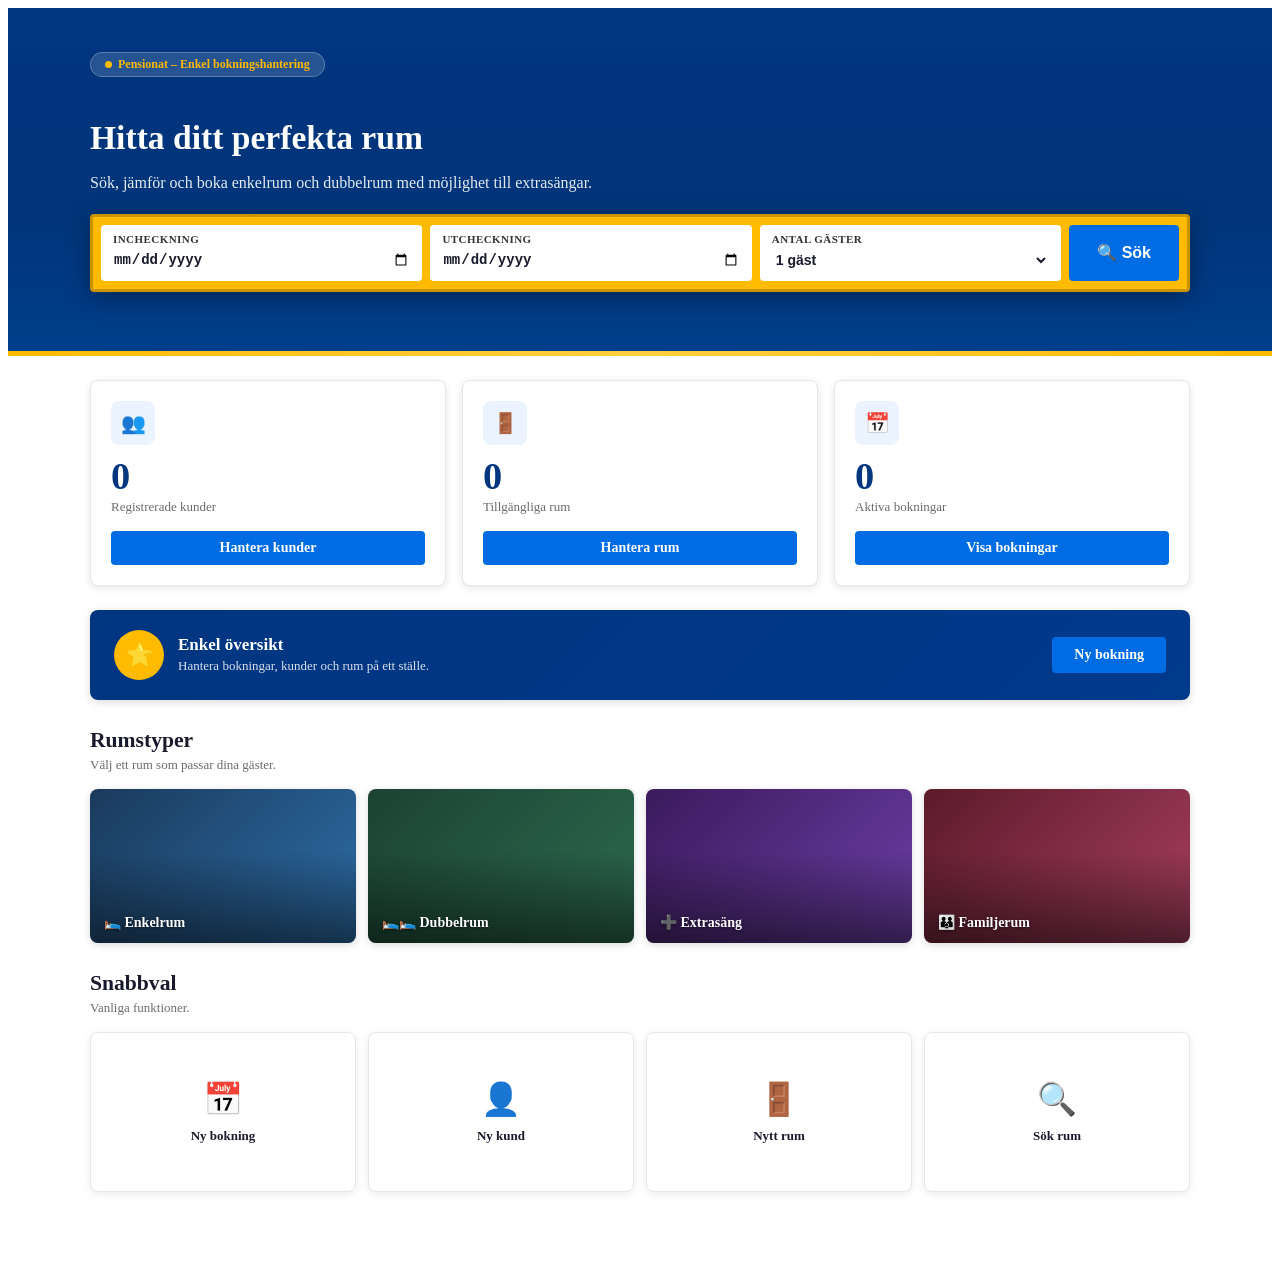
==== src/main/resources/templates/index.html @ e516f5fc "Initial commit: backend 1 and project setup" ====
<!DOCTYPE html>
<html lang="sv" xmlns:th="http://www.thymeleaf.org">
<head th:replace="~{fragments/layout :: head('Hem')}"><title>Pensionat</title></head>
<body>
<header th:replace="~{fragments/layout :: navbar}"></header>

<!-- ═══════════════════════════════════════════
     HERO
     ═══════════════════════════════════════════ -->
<section style="background:linear-gradient(180deg,#003580 0%,#00357a 60%,#003f8c 100%);
                padding:44px 0 64px; color:#fff; position:relative; overflow:hidden;">
    <!-- Yellow bottom accent line -->
    <div style="position:absolute;bottom:0;left:0;right:0;height:5px;
              background:linear-gradient(90deg,#febb02,#ffcf40,#febb02)"></div>

    <div class="container" style="max-width:1100px;margin:0 auto;padding:0 16px">
        <!-- Badge -->
        <div style="display:inline-flex;align-items:center;gap:6px;
                background:rgba(255,255,255,.15);border:1px solid rgba(255,255,255,.25);
                border-radius:20px;padding:4px 14px;font-size:12px;font-weight:700;
                color:#febb02;margin-bottom:14px;">
            <span style="width:7px;height:7px;background:#febb02;border-radius:50%;display:inline-block"></span>
            Pensionat &ndash; Enkel bokningshantering
        </div>

        <h1 style="font-size:2.1rem;font-weight:800;line-height:1.15;margin-bottom:8px;color:#fff">
            Hitta ditt perfekta rum
        </h1>
        <p style="font-size:1rem;opacity:.9;max-width:540px;margin-bottom:0;color:#fff">
            Sök, jämför och boka enkelrum och dubbelrum med möjlighet till extrasängar.
        </p>

        <!-- Search strip -->
        <form method="get" th:action="@{/bookings/search}" style="margin-top:22px">
            <div style="background:#febb02;border-radius:4px;border:3px solid #c89501;
                  padding:8px;display:flex;gap:8px;align-items:stretch;flex-wrap:wrap;
                  box-shadow:0 6px 24px rgba(0,0,0,.35)">

                <div style="background:#fff;border-radius:4px;padding:8px 12px;min-width:160px;
                    flex:1 1 160px;display:flex;flex-direction:column;gap:2px">
                    <label style="font-size:11px;font-weight:800;color:#333;
                        text-transform:uppercase;letter-spacing:.04em;margin:0">
                        Incheckning
                    </label>
                    <input type="date" name="preCheckIn"
                           style="border:none;font-size:14px;font-weight:700;color:#1a1a2e;
                        height:26px;padding:0;background:transparent;outline:none;width:100%">
                </div>

                <div style="background:#fff;border-radius:4px;padding:8px 12px;min-width:160px;
                    flex:1 1 160px;display:flex;flex-direction:column;gap:2px">
                    <label style="font-size:11px;font-weight:800;color:#333;
                        text-transform:uppercase;letter-spacing:.04em;margin:0">
                        Utcheckning
                    </label>
                    <input type="date" name="preCheckOut"
                           style="border:none;font-size:14px;font-weight:700;color:#1a1a2e;
                        height:26px;padding:0;background:transparent;outline:none;width:100%">
                </div>

                <div style="background:#fff;border-radius:4px;padding:8px 12px;min-width:140px;
                    flex:1 1 140px;display:flex;flex-direction:column;gap:2px">
                    <label style="font-size:11px;font-weight:800;color:#333;
                        text-transform:uppercase;letter-spacing:.04em;margin:0">
                        Antal gäster
                    </label>
                    <select name="preGuests"
                            style="border:none;font-size:14px;font-weight:700;color:#1a1a2e;
                         height:26px;padding:0;background:transparent;outline:none;width:100%">
                        <option value="1">1 gäst</option>
                        <option value="2">2 gäster</option>
                        <option value="3">3 gäster</option>
                        <option value="4">4 gäster</option>
                    </select>
                </div>

                <button type="submit"
                        style="background:#006ce4;color:#fff;font-weight:800;font-size:16px;
                       border:none;min-height:52px;padding:0 28px;border-radius:4px;
                       white-space:nowrap;cursor:pointer;flex-shrink:0">
                    &#128269; Sök
                </button>
            </div>
        </form>
    </div>
</section>

<!-- ═══════════════════════════════════════════
     MAIN CONTENT
     ═══════════════════════════════════════════ -->
<main style="max-width:1100px;margin:0 auto;padding:24px 16px 48px">

    <!-- Stat cards -->
    <div style="display:grid;grid-template-columns:repeat(3,1fr);gap:16px;margin-bottom:24px">

        <div style="background:#fff;border:1px solid #e7e7e7;border-radius:8px;
                padding:20px;box-shadow:0 2px 8px rgba(0,0,0,.1)">
            <div style="width:44px;height:44px;background:#ebf3ff;border-radius:8px;
                  display:flex;align-items:center;justify-content:center;
                  font-size:20px;margin-bottom:12px">&#128101;
            </div>
            <div style="font-size:2.4rem;font-weight:800;color:#003580;line-height:1;margin-bottom:4px"
                 th:text="${customerCount}">0
            </div>
            <div style="font-size:13px;color:#6b6b6b;margin-bottom:16px">Registrerade kunder</div>
            <a th:href="@{/customers}"
               style="display:block;background:#006ce4;color:#fff;text-align:center;
                font-weight:700;padding:9px 16px;border-radius:4px;text-decoration:none;
                font-size:14px">
                Hantera kunder
            </a>
        </div>

        <div style="background:#fff;border:1px solid #e7e7e7;border-radius:8px;
                padding:20px;box-shadow:0 2px 8px rgba(0,0,0,.1)">
            <div style="width:44px;height:44px;background:#ebf3ff;border-radius:8px;
                  display:flex;align-items:center;justify-content:center;
                  font-size:20px;margin-bottom:12px">&#128682;
            </div>
            <div style="font-size:2.4rem;font-weight:800;color:#003580;line-height:1;margin-bottom:4px"
                 th:text="${roomCount}">0
            </div>
            <div style="font-size:13px;color:#6b6b6b;margin-bottom:16px">Tillgängliga rum</div>
            <a th:href="@{/rooms}"
               style="display:block;background:#006ce4;color:#fff;text-align:center;
                font-weight:700;padding:9px 16px;border-radius:4px;text-decoration:none;
                font-size:14px">
                Hantera rum
            </a>
        </div>

        <div style="background:#fff;border:1px solid #e7e7e7;border-radius:8px;
                padding:20px;box-shadow:0 2px 8px rgba(0,0,0,.1)">
            <div style="width:44px;height:44px;background:#ebf3ff;border-radius:8px;
                  display:flex;align-items:center;justify-content:center;
                  font-size:20px;margin-bottom:12px">&#128197;
            </div>
            <div style="font-size:2.4rem;font-weight:800;color:#003580;line-height:1;margin-bottom:4px"
                 th:text="${bookingCount}">0
            </div>
            <div style="font-size:13px;color:#6b6b6b;margin-bottom:16px">Aktiva bokningar</div>
            <a th:href="@{/bookings}"
               style="display:block;background:#006ce4;color:#fff;text-align:center;
                font-weight:700;padding:9px 16px;border-radius:4px;text-decoration:none;
                font-size:14px">
                Visa bokningar
            </a>
        </div>
    </div>

    <!-- Promo banner -->
    <div style="background:linear-gradient(135deg,#003580 0%,#003a8c 100%);
              border-radius:8px;padding:20px 24px;color:#fff;
              display:flex;align-items:center;justify-content:space-between;
              gap:16px;margin-bottom:28px;box-shadow:0 2px 8px rgba(0,0,0,.15);
              flex-wrap:wrap">
        <div style="display:flex;align-items:center;gap:14px">
            <div style="width:50px;height:50px;background:#febb02;border-radius:50%;
                  display:flex;align-items:center;justify-content:center;
                  font-size:22px;flex-shrink:0">&#11088;
            </div>
            <div>
                <div style="font-size:17px;font-weight:800;margin-bottom:3px">Enkel översikt</div>
                <div style="font-size:13px;opacity:.85">Hantera bokningar, kunder och rum på ett ställe.</div>
            </div>
        </div>
        <a th:href="@{/bookings/new}"
           style="background:#006ce4;color:#fff;border:none;border-radius:4px;
              font-weight:700;padding:10px 22px;text-decoration:none;
              white-space:nowrap;font-size:14px;display:inline-block">
            Ny bokning
        </a>
    </div>

    <!-- Room types -->
    <div style="margin-bottom:28px">
        <div style="font-size:1.35rem;font-weight:800;color:#1a1a2e;margin-bottom:4px">Rumstyper</div>
        <div style="font-size:13px;color:#6b6b6b;margin-bottom:16px">Välj ett rum som passar dina gäster.</div>

        <div style="display:grid;grid-template-columns:repeat(4,1fr);gap:12px">

            <a th:href="@{/bookings/search}" style="text-decoration:none;display:block">
                <div style="background:linear-gradient(135deg,#1a3a5c 0%,#2d6ea8 100%);
                    border-radius:8px;height:130px;display:flex;align-items:flex-end;
                    padding:12px 14px;box-shadow:0 2px 8px rgba(0,0,0,.15);
                    transition:transform .2s;cursor:pointer;overflow:hidden;position:relative">
                    <div style="position:absolute;inset:0;background:linear-gradient(180deg,transparent 40%,rgba(0,0,0,.55) 100%)"></div>
                    <span style="position:relative;z-index:1;color:#fff;font-weight:800;
                       font-size:14px;text-shadow:0 1px 3px rgba(0,0,0,.5)">
            &#128716; Enkelrum
          </span>
                </div>
            </a>

            <a th:href="@{/bookings/search}" style="text-decoration:none;display:block">
                <div style="background:linear-gradient(135deg,#1b4332 0%,#2d6a4f 100%);
                    border-radius:8px;height:130px;display:flex;align-items:flex-end;
                    padding:12px 14px;box-shadow:0 2px 8px rgba(0,0,0,.15);
                    transition:transform .2s;cursor:pointer;overflow:hidden;position:relative">
                    <div style="position:absolute;inset:0;background:linear-gradient(180deg,transparent 40%,rgba(0,0,0,.55) 100%)"></div>
                    <span style="position:relative;z-index:1;color:#fff;font-weight:800;
                       font-size:14px;text-shadow:0 1px 3px rgba(0,0,0,.5)">
            &#128716;&#128716; Dubbelrum
          </span>
                </div>
            </a>

            <a th:href="@{/bookings/search}" style="text-decoration:none;display:block">
                <div style="background:linear-gradient(135deg,#3b1a5c 0%,#6d3fa8 100%);
                    border-radius:8px;height:130px;display:flex;align-items:flex-end;
                    padding:12px 14px;box-shadow:0 2px 8px rgba(0,0,0,.15);
                    transition:transform .2s;cursor:pointer;overflow:hidden;position:relative">
                    <div style="position:absolute;inset:0;background:linear-gradient(180deg,transparent 40%,rgba(0,0,0,.55) 100%)"></div>
                    <span style="position:relative;z-index:1;color:#fff;font-weight:800;
                       font-size:14px;text-shadow:0 1px 3px rgba(0,0,0,.5)">
            &#10133; Extrasäng
          </span>
                </div>
            </a>

            <a th:href="@{/bookings/search}" style="text-decoration:none;display:block">
                <div style="background:linear-gradient(135deg,#5c1a2a 0%,#a83f60 100%);
                    border-radius:8px;height:130px;display:flex;align-items:flex-end;
                    padding:12px 14px;box-shadow:0 2px 8px rgba(0,0,0,.15);
                    transition:transform .2s;cursor:pointer;overflow:hidden;position:relative">
                    <div style="position:absolute;inset:0;background:linear-gradient(180deg,transparent 40%,rgba(0,0,0,.55) 100%)"></div>
                    <span style="position:relative;z-index:1;color:#fff;font-weight:800;
                       font-size:14px;text-shadow:0 1px 3px rgba(0,0,0,.5)">
            &#128106; Familjerum
          </span>
                </div>
            </a>

        </div>
    </div>

    <!-- Quick actions -->
    <div style="margin-bottom:28px">
        <div style="font-size:1.35rem;font-weight:800;color:#1a1a2e;margin-bottom:4px">Snabbval</div>
        <div style="font-size:13px;color:#6b6b6b;margin-bottom:16px">Vanliga funktioner.</div>

        <div style="display:grid;grid-template-columns:repeat(4,1fr);gap:12px">

            <a th:href="@{/bookings/new}"
               style="background:#fff;border:1px solid #e7e7e7;border-radius:8px;
                padding:24px 16px;display:flex;flex-direction:column;align-items:center;
                justify-content:center;gap:10px;text-decoration:none;color:#1a1a2e;
                box-shadow:0 2px 8px rgba(0,0,0,.08);min-height:110px;
                transition:box-shadow .2s,transform .2s;text-align:center">
                <span style="font-size:2rem">&#128197;</span>
                <span style="font-weight:700;font-size:13px">Ny bokning</span>
            </a>

            <a th:href="@{/customers/new}"
               style="background:#fff;border:1px solid #e7e7e7;border-radius:8px;
                padding:24px 16px;display:flex;flex-direction:column;align-items:center;
                justify-content:center;gap:10px;text-decoration:none;color:#1a1a2e;
                box-shadow:0 2px 8px rgba(0,0,0,.08);min-height:110px;
                transition:box-shadow .2s,transform .2s;text-align:center">
                <span style="font-size:2rem">&#128100;</span>
                <span style="font-weight:700;font-size:13px">Ny kund</span>
            </a>

            <a th:href="@{/rooms/new}"
               style="background:#fff;border:1px solid #e7e7e7;border-radius:8px;
                padding:24px 16px;display:flex;flex-direction:column;align-items:center;
                justify-content:center;gap:10px;text-decoration:none;color:#1a1a2e;
                box-shadow:0 2px 8px rgba(0,0,0,.08);min-height:110px;
                transition:box-shadow .2s,transform .2s;text-align:center">
                <span style="font-size:2rem">&#128682;</span>
                <span style="font-weight:700;font-size:13px">Nytt rum</span>
            </a>

            <a th:href="@{/bookings/search}"
               style="background:#fff;border:1px solid #e7e7e7;border-radius:8px;
                padding:24px 16px;display:flex;flex-direction:column;align-items:center;
                justify-content:center;gap:10px;text-decoration:none;color:#1a1a2e;
                box-shadow:0 2px 8px rgba(0,0,0,.08);min-height:110px;
                transition:box-shadow .2s,transform .2s;text-align:center">
                <span style="font-size:2rem">&#128269;</span>
                <span style="font-weight:700;font-size:13px">Sök rum</span>
            </a>

        </div>
    </div>

</main>

<!-- Responsive grid fix for mobile -->
<style>
    @media (max-width: 767px) {
        main > div[style*="grid-template-columns:repeat(3"] {
            display: grid !important;
            grid-template-columns:1fr !important;
        }

        main > div[style*="grid-template-columns:repeat(4"] {
            display: grid !important;
            grid-template-columns:repeat(2, 1fr) !important;
        }
    }
</style>

<footer th:replace="~{fragments/layout :: footer}"></footer>
<div th:replace="~{fragments/layout :: scripts}"></div>
</body>
</html>
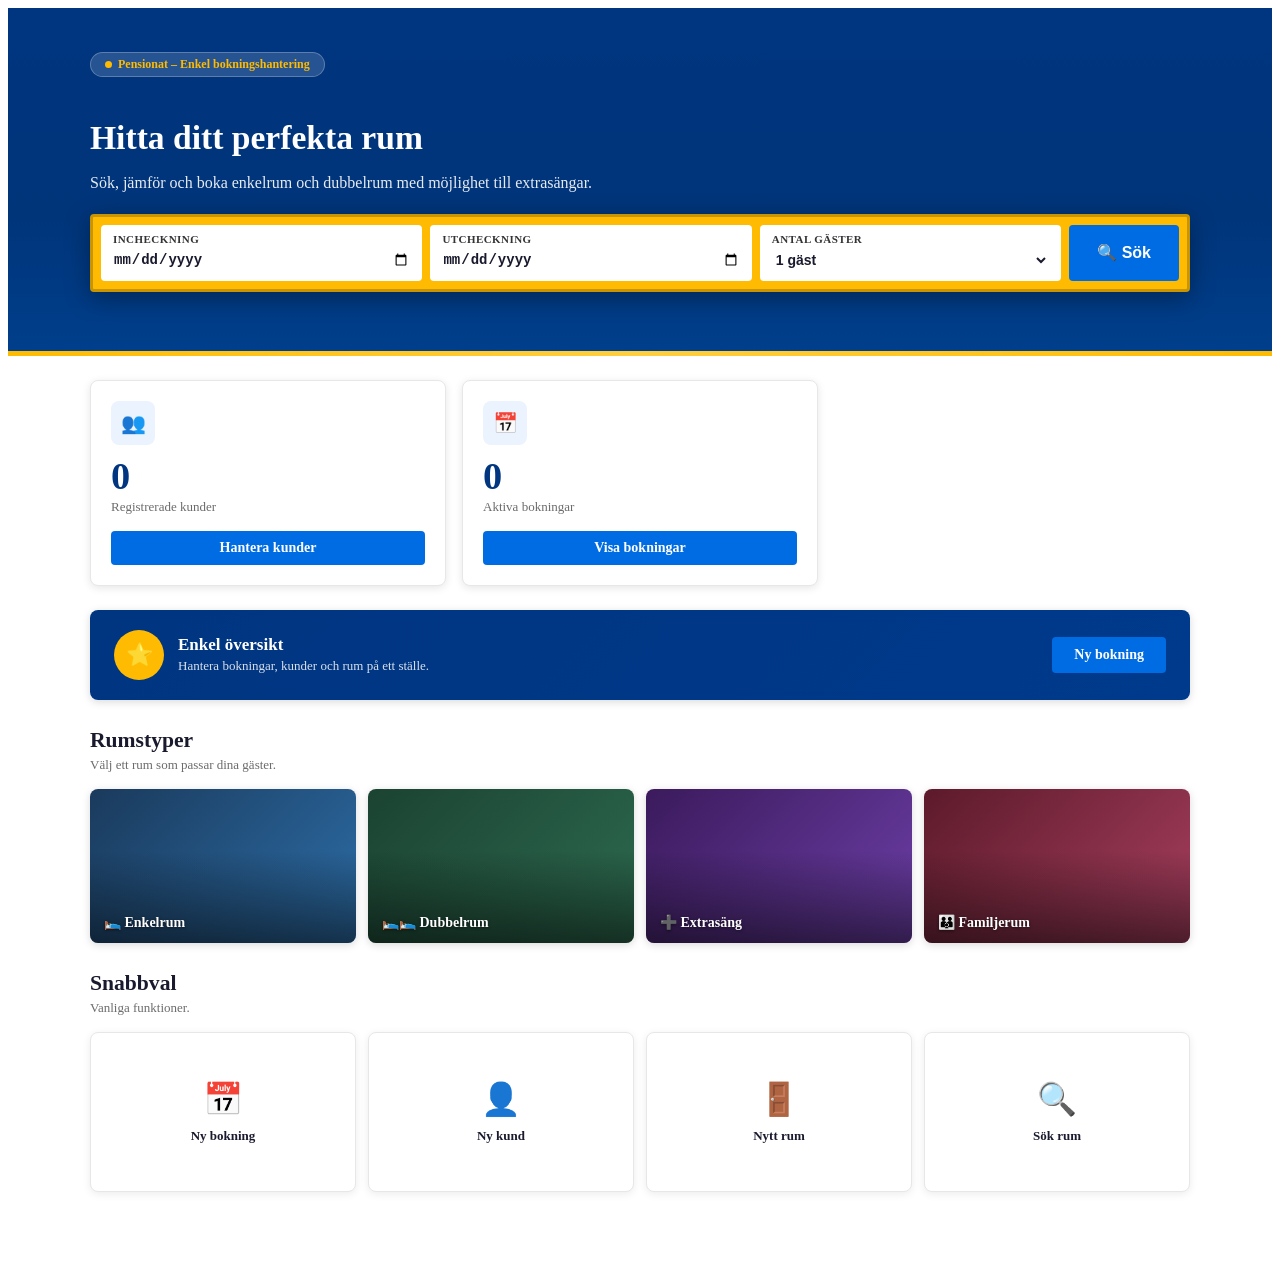
==== commit 73918431: "Refactor: remove Customer entity from booking-service, bookings now only store customerId" ====
--- a/src/main/resources/templates/index.html
+++ b/src/main/resources/templates/index.html
@@ -115,24 +115,6 @@
                 padding:20px;box-shadow:0 2px 8px rgba(0,0,0,.1)">
             <div style="width:44px;height:44px;background:#ebf3ff;border-radius:8px;
                   display:flex;align-items:center;justify-content:center;
-                  font-size:20px;margin-bottom:12px">&#128682;
-            </div>
-            <div style="font-size:2.4rem;font-weight:800;color:#003580;line-height:1;margin-bottom:4px"
-                 th:text="${roomCount}">0
-            </div>
-            <div style="font-size:13px;color:#6b6b6b;margin-bottom:16px">Tillgängliga rum</div>
-            <a th:href="@{/rooms}"
-               style="display:block;background:#006ce4;color:#fff;text-align:center;
-                font-weight:700;padding:9px 16px;border-radius:4px;text-decoration:none;
-                font-size:14px">
-                Hantera rum
-            </a>
-        </div>
-
-        <div style="background:#fff;border:1px solid #e7e7e7;border-radius:8px;
-                padding:20px;box-shadow:0 2px 8px rgba(0,0,0,.1)">
-            <div style="width:44px;height:44px;background:#ebf3ff;border-radius:8px;
-                  display:flex;align-items:center;justify-content:center;
                   font-size:20px;margin-bottom:12px">&#128197;
             </div>
             <div style="font-size:2.4rem;font-weight:800;color:#003580;line-height:1;margin-bottom:4px"
@@ -251,7 +233,7 @@
                 <span style="font-weight:700;font-size:13px">Ny bokning</span>
             </a>
 
-            <a th:href="@{/customers/new}"
+            <a
                style="background:#fff;border:1px solid #e7e7e7;border-radius:8px;
                 padding:24px 16px;display:flex;flex-direction:column;align-items:center;
                 justify-content:center;gap:10px;text-decoration:none;color:#1a1a2e;
